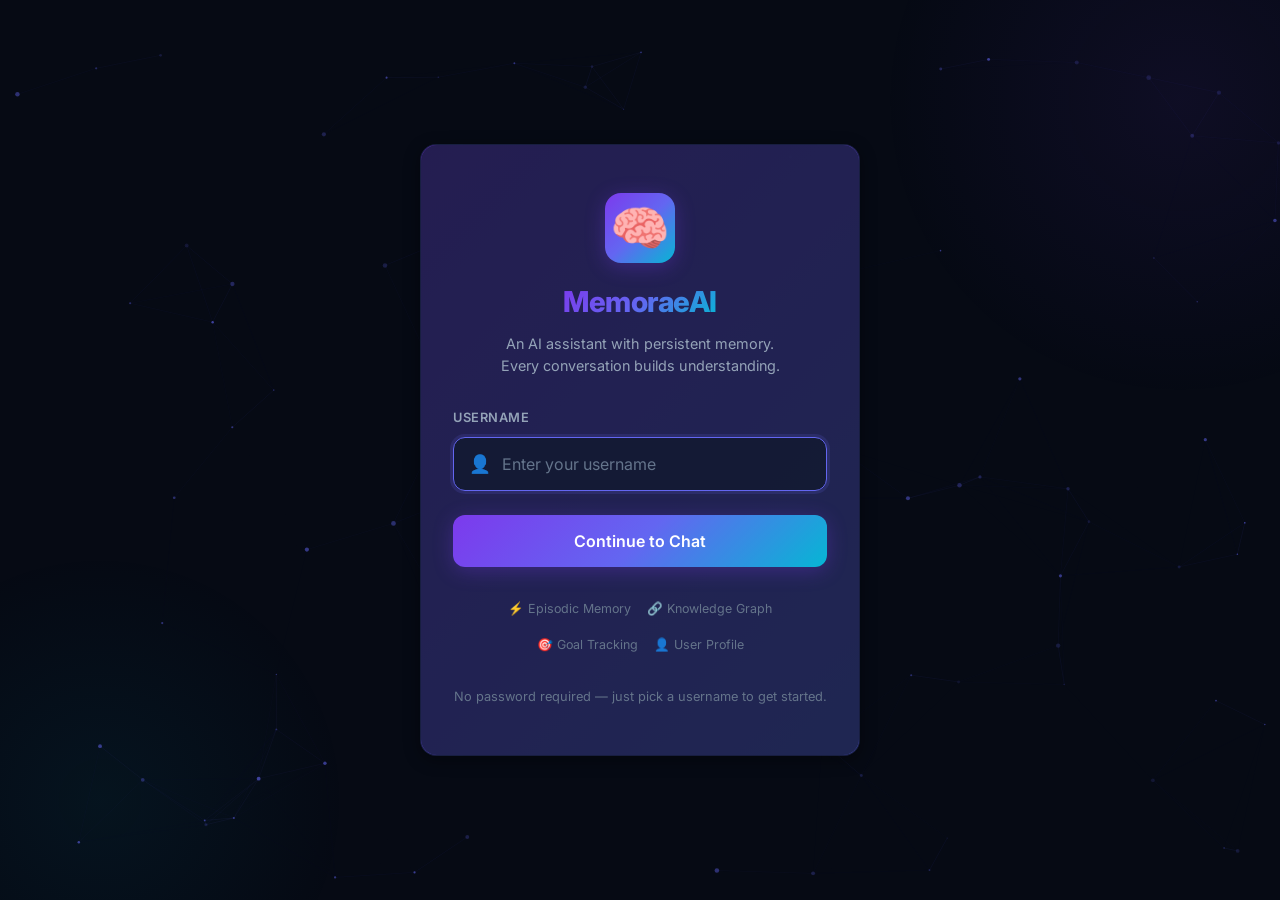
==== web/index.html @ 68954a4d "Initial commit" ====
<!DOCTYPE html>
<html lang="en">
<head>
    <meta charset="UTF-8">
    <meta name="viewport" content="width=device-width, initial-scale=1.0">
    <meta name="description" content="MemoraeAI — An AI assistant that remembers. Sign in to start your personalized conversation experience.">
    <title>MemoraeAI — Sign In</title>
    <link rel="icon" href="data:image/svg+xml,<svg xmlns='http://www.w3.org/2000/svg' viewBox='0 0 100 100'><text y='.9em' font-size='90'>🧠</text></svg>">
    <link rel="stylesheet" href="css/design-system.css">
    <link rel="stylesheet" href="css/components.css">
    <link rel="stylesheet" href="css/login.css">
</head>
<body>
    <!-- Animated Background -->
    <div class="animated-bg"></div>
    <canvas id="neural-canvas" class="neural-canvas"></canvas>

    <!-- Login Container -->
    <main class="login-page">
        <div class="login-container">
            <div class="login-card glass-card">
                <div class="login-header">
                    <div class="login-logo">🧠</div>
                    <h1 class="login-title">
                        <span class="gradient-text">MemoraeAI</span>
                    </h1>
                    <p class="login-subtitle">
                        An AI assistant with persistent memory.<br>
                        Every conversation builds understanding.
                    </p>
                </div>

                <form id="login-form" class="login-form">
                    <div id="login-error" class="login-error"></div>

                    <div class="input-group">
                        <label for="username-input" class="input-label">Username</label>
                        <div style="position: relative;">
                            <span class="input-icon">👤</span>
                            <input
                                type="text"
                                id="username-input"
                                class="input-field login-input"
                                placeholder="Enter your username"
                                autocomplete="username"
                                autofocus
                                required
                                minlength="2"
                                maxlength="64"
                            >
                        </div>
                    </div>

                    <button type="submit" id="login-btn" class="btn btn-primary login-btn">
                        <span class="btn-text">Continue to Chat</span>
                        <div class="spinner spinner-sm"></div>
                    </button>
                </form>

                <div class="login-features">
                    <div class="login-feature">
                        <span class="login-feature-icon">⚡</span>
                        <span>Episodic Memory</span>
                    </div>
                    <div class="login-feature">
                        <span class="login-feature-icon">🔗</span>
                        <span>Knowledge Graph</span>
                    </div>
                    <div class="login-feature">
                        <span class="login-feature-icon">🎯</span>
                        <span>Goal Tracking</span>
                    </div>
                    <div class="login-feature">
                        <span class="login-feature-icon">👤</span>
                        <span>User Profile</span>
                    </div>
                </div>

                <p class="login-footer">
                    No password required — just pick a username to get started.
                </p>
            </div>
        </div>
    </main>

    <script src="js/api.js"></script>
    <script src="js/state.js"></script>
    <script src="js/login.js"></script>
</body>
</html>
---- web/css/design-system.css ----
/* ═══════════════════════════════════════════════
   MemoraeAI Design System
   Premium dark-mode with glassmorphism
   ═══════════════════════════════════════════════ */

@import url('https://fonts.googleapis.com/css2?family=Inter:wght@300;400;500;600;700;800&family=JetBrains+Mono:wght@400;500;600&display=swap');

/* ── CSS Custom Properties ── */
:root {
    /* Base colors */
    --bg-primary: #060a14;
    --bg-secondary: #0c1221;
    --bg-tertiary: #111827;
    --bg-elevated: #1a2236;

    /* Surface / Glass */
    --glass-bg: rgba(15, 23, 42, 0.65);
    --glass-bg-hover: rgba(20, 30, 55, 0.75);
    --glass-border: rgba(99, 102, 241, 0.15);
    --glass-border-hover: rgba(99, 102, 241, 0.35);
    --glass-blur: 20px;

    /* Accent gradient */
    --accent-start: #7c3aed;
    --accent-mid: #6366f1;
    --accent-end: #06b6d4;
    --accent-gradient: linear-gradient(135deg, var(--accent-start), var(--accent-mid), var(--accent-end));
    --accent-gradient-hover: linear-gradient(135deg, #8b5cf6, #818cf8, #22d3ee);

    /* Text */
    --text-primary: #f1f5f9;
    --text-secondary: #94a3b8;
    --text-muted: #64748b;
    --text-accent: #a5b4fc;

    /* Memory type colors */
    --color-episodic: #3b82f6;
    --color-episodic-bg: rgba(59, 130, 246, 0.12);
    --color-semantic: #10b981;
    --color-semantic-bg: rgba(16, 185, 129, 0.12);
    --color-profile: #f59e0b;
    --color-profile-bg: rgba(245, 158, 11, 0.12);
    --color-goal: #a855f7;
    --color-goal-bg: rgba(168, 85, 247, 0.12);

    /* Status */
    --color-success: #10b981;
    --color-warning: #f59e0b;
    --color-error: #ef4444;
    --color-info: #3b82f6;

    /* Spacing */
    --space-xs: 4px;
    --space-sm: 8px;
    --space-md: 16px;
    --space-lg: 24px;
    --space-xl: 32px;
    --space-2xl: 48px;
    --space-3xl: 64px;

    /* Border radius */
    --radius-sm: 8px;
    --radius-md: 12px;
    --radius-lg: 16px;
    --radius-xl: 24px;
    --radius-full: 9999px;

    /* Shadows */
    --shadow-sm: 0 2px 8px rgba(0, 0, 0, 0.3);
    --shadow-md: 0 4px 16px rgba(0, 0, 0, 0.4);
    --shadow-lg: 0 8px 32px rgba(0, 0, 0, 0.5);
    --shadow-glow: 0 0 30px rgba(99, 102, 241, 0.15);
    --shadow-accent: 0 4px 20px rgba(124, 58, 237, 0.3);

    /* Typography */
    --font-sans: 'Inter', -apple-system, BlinkMacSystemFont, 'Segoe UI', sans-serif;
    --font-mono: 'JetBrains Mono', 'Fira Code', monospace;

    /* Transitions */
    --transition-fast: 150ms cubic-bezier(0.4, 0, 0.2, 1);
    --transition-base: 250ms cubic-bezier(0.4, 0, 0.2, 1);
    --transition-slow: 400ms cubic-bezier(0.4, 0, 0.2, 1);
    --transition-spring: 500ms cubic-bezier(0.34, 1.56, 0.64, 1);
}

/* ── Reset & Base ── */
*, *::before, *::after {
    margin: 0;
    padding: 0;
    box-sizing: border-box;
}

html {
    font-size: 16px;
    scroll-behavior: smooth;
    -webkit-font-smoothing: antialiased;
    -moz-osx-font-smoothing: grayscale;
}

body {
    font-family: var(--font-sans);
    color: var(--text-primary);
    background-color: var(--bg-primary);
    line-height: 1.6;
    min-height: 100vh;
    overflow-x: hidden;
}

a {
    color: var(--text-accent);
    text-decoration: none;
    transition: color var(--transition-fast);
}

a:hover {
    color: var(--accent-end);
}

/* ── Scrollbar ── */
::-webkit-scrollbar {
    width: 6px;
}

::-webkit-scrollbar-track {
    background: transparent;
}

::-webkit-scrollbar-thumb {
    background: rgba(99, 102, 241, 0.3);
    border-radius: var(--radius-full);
}

::-webkit-scrollbar-thumb:hover {
    background: rgba(99, 102, 241, 0.5);
}

/* ── Utility Classes ── */
.visually-hidden {
    position: absolute;
    width: 1px;
    height: 1px;
    padding: 0;
    margin: -1px;
    overflow: hidden;
    clip: rect(0, 0, 0, 0);
    border: 0;
}

/* ── Animated Background ── */
.animated-bg {
    position: fixed;
    inset: 0;
    z-index: 0;
    overflow: hidden;
    pointer-events: none;
}

.animated-bg::before {
    content: '';
    position: absolute;
    width: 600px;
    height: 600px;
    border-radius: 50%;
    background: radial-gradient(circle, rgba(124, 58, 237, 0.08) 0%, transparent 70%);
    top: -200px;
    right: -200px;
    animation: float-orb 20s ease-in-out infinite;
}

.animated-bg::after {
    content: '';
    position: absolute;
    width: 500px;
    height: 500px;
    border-radius: 50%;
    background: radial-gradient(circle, rgba(6, 182, 212, 0.06) 0%, transparent 70%);
    bottom: -150px;
    left: -150px;
    animation: float-orb 25s ease-in-out infinite reverse;
}

@keyframes float-orb {
    0%, 100% { transform: translate(0, 0) scale(1); }
    25% { transform: translate(50px, -30px) scale(1.1); }
    50% { transform: translate(-20px, 50px) scale(0.95); }
    75% { transform: translate(30px, 20px) scale(1.05); }
}

/* ── Gradient Text ── */
.gradient-text {
    background: var(--accent-gradient);
    -webkit-background-clip: text;
    -webkit-text-fill-color: transparent;
    background-clip: text;
}

/* ── Keyframes ── */
@keyframes fade-in {
    from { opacity: 0; transform: translateY(10px); }
    to { opacity: 1; transform: translateY(0); }
}

@keyframes slide-in-left {
    from { opacity: 0; transform: translateX(-20px); }
    to { opacity: 1; transform: translateX(0); }
}

@keyframes slide-in-right {
    from { opacity: 0; transform: translateX(20px); }
    to { opacity: 1; transform: translateX(0); }
}

@keyframes slide-up {
    from { opacity: 0; transform: translateY(20px); }
    to { opacity: 1; transform: translateY(0); }
}

@keyframes pulse-glow {
    0%, 100% { box-shadow: 0 0 0 0 rgba(99, 102, 241, 0.4); }
    50% { box-shadow: 0 0 0 8px rgba(99, 102, 241, 0); }
}

@keyframes shimmer {
    0% { background-position: -200% 0; }
    100% { background-position: 200% 0; }
}

@keyframes rotate-gradient {
    0% { transform: rotate(0deg); }
    100% { transform: rotate(360deg); }
}

@keyframes typing-dot {
    0%, 60%, 100% { transform: translateY(0); opacity: 0.4; }
    30% { transform: translateY(-6px); opacity: 1; }
}

@keyframes border-pulse {
    0%, 100% { border-color: rgba(99, 102, 241, 0.2); }
    50% { border-color: rgba(99, 102, 241, 0.5); }
}
---- web/css/components.css ----
/* ═══════════════════════════════════════════════
   Reusable Components
   Glassmorphism cards, buttons, inputs, badges, etc.
   ═══════════════════════════════════════════════ */

/* ── Glass Card ── */
.glass-card {
    background: var(--glass-bg);
    backdrop-filter: blur(var(--glass-blur));
    -webkit-backdrop-filter: blur(var(--glass-blur));
    border: 1px solid var(--glass-border);
    border-radius: var(--radius-lg);
    box-shadow: var(--shadow-md);
    transition: border-color var(--transition-base), box-shadow var(--transition-base);
}

.glass-card:hover {
    border-color: var(--glass-border-hover);
    box-shadow: var(--shadow-lg), var(--shadow-glow);
}

/* ── Buttons ── */
.btn {
    display: inline-flex;
    align-items: center;
    justify-content: center;
    gap: var(--space-sm);
    padding: var(--space-sm) var(--space-lg);
    font-family: var(--font-sans);
    font-size: 0.9rem;
    font-weight: 600;
    border: none;
    border-radius: var(--radius-md);
    cursor: pointer;
    transition: all var(--transition-base);
    outline: none;
    position: relative;
    overflow: hidden;
    white-space: nowrap;
}

.btn:active {
    transform: scale(0.97);
}

.btn-primary {
    background: var(--accent-gradient);
    color: white;
    box-shadow: var(--shadow-accent);
}

.btn-primary:hover {
    background: var(--accent-gradient-hover);
    box-shadow: 0 6px 24px rgba(124, 58, 237, 0.4);
    transform: translateY(-1px);
}

.btn-primary:disabled {
    opacity: 0.5;
    cursor: not-allowed;
    transform: none;
}

.btn-ghost {
    background: transparent;
    color: var(--text-secondary);
    border: 1px solid var(--glass-border);
}

.btn-ghost:hover {
    background: var(--glass-bg-hover);
    color: var(--text-primary);
    border-color: var(--glass-border-hover);
}

.btn-danger {
    background: rgba(239, 68, 68, 0.15);
    color: var(--color-error);
    border: 1px solid rgba(239, 68, 68, 0.3);
}

.btn-danger:hover {
    background: rgba(239, 68, 68, 0.25);
    border-color: rgba(239, 68, 68, 0.5);
}

.btn-icon {
    padding: var(--space-sm);
    width: 40px;
    height: 40px;
    border-radius: var(--radius-md);
}

.btn-sm {
    padding: var(--space-xs) var(--space-md);
    font-size: 0.8rem;
    border-radius: var(--radius-sm);
}

/* ── Inputs ── */
.input-field {
    width: 100%;
    padding: 14px 18px;
    font-family: var(--font-sans);
    font-size: 0.95rem;
    color: var(--text-primary);
    background: rgba(15, 23, 42, 0.5);
    border: 1.5px solid var(--glass-border);
    border-radius: var(--radius-md);
    outline: none;
    transition: all var(--transition-base);
}

.input-field::placeholder {
    color: var(--text-muted);
}

.input-field:focus {
    border-color: var(--accent-mid);
    box-shadow: 0 0 0 3px rgba(99, 102, 241, 0.15);
    background: rgba(15, 23, 42, 0.7);
}

/* ── Memory Type Badges ── */
.badge {
    display: inline-flex;
    align-items: center;
    gap: 4px;
    padding: 3px 10px;
    font-size: 0.7rem;
    font-weight: 600;
    text-transform: uppercase;
    letter-spacing: 0.5px;
    border-radius: var(--radius-full);
    line-height: 1.4;
}

.badge-episodic {
    background: var(--color-episodic-bg);
    color: var(--color-episodic);
    border: 1px solid rgba(59, 130, 246, 0.25);
}

.badge-semantic {
    background: var(--color-semantic-bg);
    color: var(--color-semantic);
    border: 1px solid rgba(16, 185, 129, 0.25);
}

.badge-profile {
    background: var(--color-profile-bg);
    color: var(--color-profile);
    border: 1px solid rgba(245, 158, 11, 0.25);
}

.badge-goal {
    background: var(--color-goal-bg);
    color: var(--color-goal);
    border: 1px solid rgba(168, 85, 247, 0.25);
}

.badge-active {
    background: rgba(16, 185, 129, 0.12);
    color: var(--color-success);
    border: 1px solid rgba(16, 185, 129, 0.25);
}

.badge-outdated {
    background: rgba(239, 68, 68, 0.12);
    color: var(--color-error);
    border: 1px solid rgba(239, 68, 68, 0.25);
}

/* ── Loading Spinner ── */
.spinner {
    width: 24px;
    height: 24px;
    border: 2.5px solid rgba(99, 102, 241, 0.2);
    border-top-color: var(--accent-mid);
    border-radius: 50%;
    animation: spin 0.8s linear infinite;
}

@keyframes spin {
    to { transform: rotate(360deg); }
}

.spinner-sm {
    width: 16px;
    height: 16px;
    border-width: 2px;
}

/* ── Typing Indicator ── */
.typing-indicator {
    display: flex;
    align-items: center;
    gap: 4px;
    padding: 12px 18px;
}

.typing-indicator .dot {
    width: 7px;
    height: 7px;
    border-radius: 50%;
    background: var(--accent-mid);
    animation: typing-dot 1.4s ease-in-out infinite;
}

.typing-indicator .dot:nth-child(2) {
    animation-delay: 0.2s;
}

.typing-indicator .dot:nth-child(3) {
    animation-delay: 0.4s;
}

/* ── Toast Notifications ── */
.toast-container {
    position: fixed;
    top: var(--space-lg);
    right: var(--space-lg);
    z-index: 10000;
    display: flex;
    flex-direction: column;
    gap: var(--space-sm);
}

.toast {
    background: var(--glass-bg);
    backdrop-filter: blur(var(--glass-blur));
    border: 1px solid var(--glass-border);
    border-radius: var(--radius-md);
    padding: var(--space-md) var(--space-lg);
    color: var(--text-primary);
    font-size: 0.875rem;
    box-shadow: var(--shadow-lg);
    animation: slide-in-right 0.3s ease-out;
    display: flex;
    align-items: center;
    gap: var(--space-sm);
    max-width: 380px;
}

.toast-success { border-left: 3px solid var(--color-success); }
.toast-error { border-left: 3px solid var(--color-error); }
.toast-info { border-left: 3px solid var(--color-info); }

.toast.hiding {
    animation: slide-out-right 0.3s ease-in forwards;
}

@keyframes slide-out-right {
    to { opacity: 0; transform: translateX(100%); }
}

/* ── Empty State ── */
.empty-state {
    display: flex;
    flex-direction: column;
    align-items: center;
    justify-content: center;
    padding: var(--space-3xl);
    text-align: center;
    color: var(--text-muted);
}

.empty-state-icon {
    font-size: 3rem;
    margin-bottom: var(--space-md);
    opacity: 0.5;
}

.empty-state-title {
    font-size: 1.1rem;
    font-weight: 600;
    color: var(--text-secondary);
    margin-bottom: var(--space-sm);
}

.empty-state-description {
    font-size: 0.875rem;
    max-width: 300px;
    line-height: 1.5;
}

/* ── Nav Header ── */
.nav-header {
    display: flex;
    align-items: center;
    justify-content: space-between;
    padding: var(--space-md) var(--space-xl);
    background: var(--glass-bg);
    backdrop-filter: blur(var(--glass-blur));
    border-bottom: 1px solid var(--glass-border);
    position: sticky;
    top: 0;
    z-index: 100;
}

.nav-logo {
    display: flex;
    align-items: center;
    gap: var(--space-sm);
    font-size: 1.2rem;
    font-weight: 700;
}

.nav-logo-icon {
    font-size: 1.5rem;
}

.nav-links {
    display: flex;
    align-items: center;
    gap: var(--space-md);
}

.nav-link {
    color: var(--text-secondary);
    font-size: 0.875rem;
    font-weight: 500;
    padding: var(--space-sm) var(--space-md);
    border-radius: var(--radius-sm);
    transition: all var(--transition-fast);
}

.nav-link:hover, .nav-link.active {
    color: var(--text-primary);
    background: var(--glass-bg-hover);
}

.nav-user {
    display: flex;
    align-items: center;
    gap: var(--space-sm);
    color: var(--text-secondary);
    font-size: 0.85rem;
}

.nav-user-avatar {
    width: 32px;
    height: 32px;
    border-radius: 50%;
    background: var(--accent-gradient);
    display: flex;
    align-items: center;
    justify-content: center;
    font-size: 0.8rem;
    font-weight: 700;
    color: white;
}

/* ── Stat Card ── */
.stat-card {
    padding: var(--space-lg);
    text-align: center;
}

.stat-value {
    font-size: 2rem;
    font-weight: 800;
    line-height: 1;
    margin-bottom: var(--space-xs);
}

.stat-label {
    font-size: 0.75rem;
    color: var(--text-muted);
    text-transform: uppercase;
    letter-spacing: 1px;
}

/* ── Responsive ── */
@media (max-width: 768px) {
    .nav-links {
        gap: var(--space-sm);
    }

    .nav-link {
        font-size: 0.8rem;
        padding: var(--space-xs) var(--space-sm);
    }
}
---- web/css/login.css ----
/* ═══════════════════════════════════════════════
   Login Page Styles
   Centered card with animated gradient border
   ═══════════════════════════════════════════════ */

.login-page {
    min-height: 100vh;
    display: flex;
    align-items: center;
    justify-content: center;
    position: relative;
    padding: var(--space-lg);
}

/* ── Neural Network Background ── */
.neural-canvas {
    position: fixed;
    inset: 0;
    z-index: 0;
}

/* ── Login Card ── */
.login-container {
    position: relative;
    z-index: 1;
    width: 100%;
    max-width: 440px;
    animation: slide-up 0.6s ease-out;
}

.login-card {
    position: relative;
    padding: var(--space-2xl) var(--space-xl);
    overflow: hidden;
}

/* Animated gradient border */
.login-card::before {
    content: '';
    position: absolute;
    inset: -2px;
    background: var(--accent-gradient);
    border-radius: calc(var(--radius-lg) + 2px);
    z-index: -1;
    opacity: 0.6;
    animation: rotate-gradient 6s linear infinite;
    background-size: 200% 200%;
}

.login-card::after {
    content: '';
    position: absolute;
    inset: 0;
    background: var(--glass-bg);
    border-radius: var(--radius-lg);
    z-index: -1;
}

.login-header {
    text-align: center;
    margin-bottom: var(--space-xl);
}

.login-logo {
    font-size: 3rem;
    margin-bottom: var(--space-md);
    display: block;
    animation: pulse-glow 3s ease-in-out infinite;
    width: 70px;
    height: 70px;
    margin: 0 auto var(--space-md);
    border-radius: var(--radius-lg);
    background: var(--accent-gradient);
    display: flex;
    align-items: center;
    justify-content: center;
    box-shadow: var(--shadow-accent);
}

.login-title {
    font-size: 1.8rem;
    font-weight: 800;
    margin-bottom: var(--space-sm);
    letter-spacing: -0.5px;
}

.login-subtitle {
    color: var(--text-secondary);
    font-size: 0.9rem;
    line-height: 1.5;
}

.login-form {
    display: flex;
    flex-direction: column;
    gap: var(--space-md);
}

.input-group {
    position: relative;
}

.input-label {
    display: block;
    font-size: 0.8rem;
    font-weight: 600;
    color: var(--text-secondary);
    text-transform: uppercase;
    letter-spacing: 0.5px;
    margin-bottom: var(--space-sm);
}

.login-input {
    width: 100%;
    padding: 16px 18px 16px 48px;
    font-size: 1rem;
}

.input-icon {
    position: absolute;
    left: 16px;
    top: 50%;
    transform: translateY(-50%);
    color: var(--text-muted);
    font-size: 1.1rem;
    pointer-events: none;
    transition: color var(--transition-base);
}

.input-group:focus-within .input-icon {
    color: var(--accent-mid);
}

.login-btn {
    width: 100%;
    padding: 16px;
    font-size: 1rem;
    margin-top: var(--space-sm);
}

.login-btn .spinner {
    display: none;
}

.login-btn.loading .btn-text {
    display: none;
}

.login-btn.loading .spinner {
    display: block;
    border-top-color: white;
}

.login-footer {
    text-align: center;
    margin-top: var(--space-xl);
    color: var(--text-muted);
    font-size: 0.8rem;
}

.login-features {
    display: flex;
    gap: var(--space-md);
    margin-top: var(--space-xl);
    flex-wrap: wrap;
    justify-content: center;
}

.login-feature {
    display: flex;
    align-items: center;
    gap: var(--space-xs);
    font-size: 0.78rem;
    color: var(--text-muted);
}

.login-feature-icon {
    color: var(--accent-mid);
}

.login-error {
    background: rgba(239, 68, 68, 0.1);
    border: 1px solid rgba(239, 68, 68, 0.3);
    border-radius: var(--radius-sm);
    padding: var(--space-sm) var(--space-md);
    color: var(--color-error);
    font-size: 0.85rem;
    display: none;
}

.login-error.visible {
    display: block;
    animation: fade-in 0.3s ease-out;
}
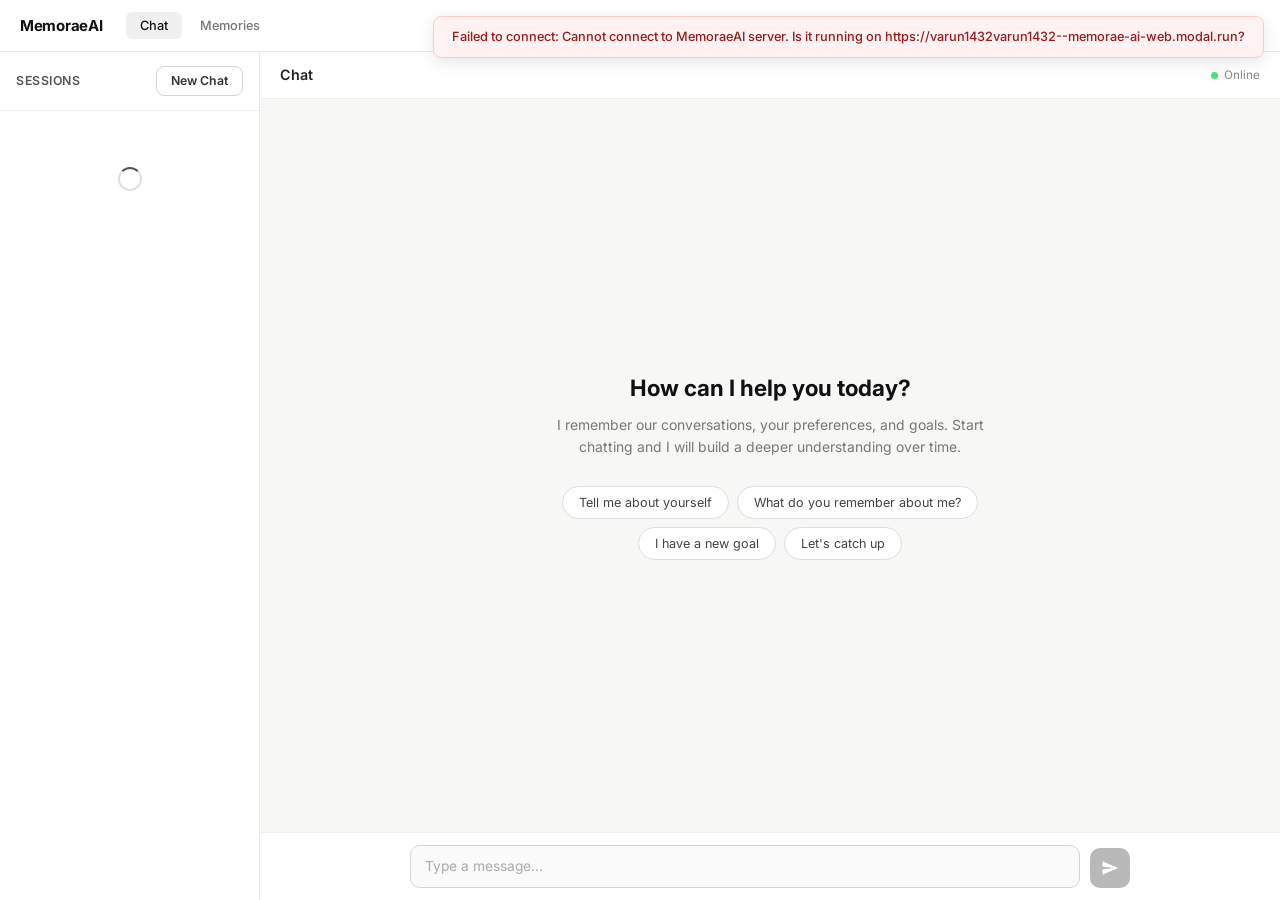
==== commit 54162e20: "feat: implement profile and goals management pipeline with MongoDB structured storage" ====
--- a/web/index.html
+++ b/web/index.html
@@ -3,88 +3,1679 @@
 <head>
     <meta charset="UTF-8">
     <meta name="viewport" content="width=device-width, initial-scale=1.0">
-    <meta name="description" content="MemoraeAI — An AI assistant that remembers. Sign in to start your personalized conversation experience.">
-    <title>MemoraeAI — Sign In</title>
-    <link rel="icon" href="data:image/svg+xml,<svg xmlns='http://www.w3.org/2000/svg' viewBox='0 0 100 100'><text y='.9em' font-size='90'>🧠</text></svg>">
-    <link rel="stylesheet" href="css/design-system.css">
-    <link rel="stylesheet" href="css/components.css">
-    <link rel="stylesheet" href="css/login.css">
+    <meta name="description" content="MemoraeAI — your personal AI assistant with persistent memory.">
+    <title>MemoraeAI</title>
+    <link rel="icon" type="image/svg+xml" href="data:image/svg+xml,%3Csvg xmlns='http://www.w3.org/2000/svg' viewBox='0 0 32 32'%3E%3Crect width='32' height='32' rx='6' fill='%23222'/%3E%3Ctext x='50%25' y='54%25' dominant-baseline='middle' text-anchor='middle' fill='%23fff' font-family='sans-serif' font-weight='700' font-size='18'%3EM%3C/text%3E%3C/svg%3E">
+    <link href="https://fonts.googleapis.com/css2?family=Inter:wght@400;500;600;700&display=swap" rel="stylesheet">
+    <style>
+        /* ===== RESET ===== */
+        *, *::before, *::after { margin: 0; padding: 0; box-sizing: border-box; }
+
+        html {
+            font-size: 15px;
+            -webkit-font-smoothing: antialiased;
+            -moz-osx-font-smoothing: grayscale;
+        }
+
+        body {
+            font-family: 'Inter', -apple-system, BlinkMacSystemFont, 'Segoe UI', sans-serif;
+            color: #1a1a1a;
+            background: #f7f7f5;
+            line-height: 1.55;
+            min-height: 100vh;
+        }
+
+        /* ===== SCROLLBAR ===== */
+        ::-webkit-scrollbar { width: 7px; }
+        ::-webkit-scrollbar-track { background: transparent; }
+        ::-webkit-scrollbar-thumb { background: #c8c8c8; border-radius: 10px; }
+        ::-webkit-scrollbar-thumb:hover { background: #aaa; }
+
+        /* ===== APP SHELL ===== */
+        #app-screen {
+            display: flex;
+            flex-direction: column;
+            height: 100vh;
+            overflow: hidden;
+        }
+
+        .btn {
+            display: inline-flex;
+            align-items: center;
+            justify-content: center;
+            gap: 8px;
+            padding: 10px 20px;
+            border: none;
+            border-radius: 8px;
+            font-family: inherit;
+            font-size: 0.9rem;
+            font-weight: 600;
+            cursor: pointer;
+            transition: background 0.2s, opacity 0.2s, transform 0.1s;
+            line-height: 1.3;
+        }
+
+        .btn:active { transform: scale(0.97); }
+
+        .btn-outline {
+            background: transparent;
+            color: #333;
+            border: 1.5px solid #d4d4d4;
+        }
+
+        .btn-outline:hover { border-color: #999; background: #fafafa; }
+
+        .btn-danger {
+            background: #dc3545;
+            color: #fff;
+        }
+
+        .btn-danger:hover { background: #c82333; }
+        .btn-danger:disabled { opacity: 0.5; cursor: not-allowed; }
+
+        .btn-sm {
+            padding: 6px 14px;
+            font-size: 0.82rem;
+        }
+
+
+        .topbar {
+            display: flex;
+            align-items: center;
+            justify-content: space-between;
+            height: 52px;
+            padding: 0 20px;
+            background: #fff;
+            border-bottom: 1px solid #e8e8e8;
+            flex-shrink: 0;
+            position: sticky;
+            top: 0;
+            z-index: 100;
+        }
+
+        .topbar-left {
+            display: flex;
+            align-items: center;
+            gap: 24px;
+        }
+
+        .topbar-brand {
+            font-size: 1rem;
+            font-weight: 700;
+            color: #111;
+            letter-spacing: -0.3px;
+        }
+
+        .topbar-nav {
+            display: flex;
+            gap: 4px;
+        }
+
+        .topbar-nav button {
+            padding: 6px 14px;
+            border: none;
+            background: transparent;
+            font-family: inherit;
+            font-size: 0.85rem;
+            font-weight: 500;
+            color: #777;
+            border-radius: 6px;
+            cursor: pointer;
+            transition: background 0.15s, color 0.15s;
+        }
+
+        .topbar-nav button:hover { background: #f0f0f0; color: #333; }
+        .topbar-nav button.active { background: #f0f0f0; color: #111; }
+
+
+
+
+        /* ===== EXTRACTION BADGE ===== */
+        .extraction-badge {
+            display: none;
+            align-items: center;
+            gap: 6px;
+            padding: 4px 12px;
+            background: #f0fdf4;
+            border: 1px solid #bbf7d0;
+            border-radius: 20px;
+            font-size: 0.78rem;
+            color: #15803d;
+            animation: badge-in 0.3s ease;
+        }
+
+        .extraction-badge.visible { display: inline-flex; }
+
+        @keyframes badge-in {
+            from { opacity: 0; transform: translateY(-4px); }
+            to { opacity: 1; transform: translateY(0); }
+        }
+
+
+        /* ===== VIEWS (chat & memories) ===== */
+        .view { display: none; flex: 1; overflow: hidden; min-height: 0; }
+        .view.active { display: flex; }
+
+
+        /* ===== CHAT VIEW ===== */
+        #chat-view {
+            flex-direction: row;
+        }
+
+        /* Sidebar */
+        .sidebar {
+            width: 260px;
+            background: #fff;
+            border-right: 1px solid #e8e8e8;
+            display: flex;
+            flex-direction: column;
+            flex-shrink: 0;
+        }
+
+        .sidebar-head {
+            display: flex;
+            align-items: center;
+            justify-content: space-between;
+            padding: 14px 16px;
+            border-bottom: 1px solid #eee;
+        }
+
+        .sidebar-head span {
+            font-size: 0.82rem;
+            font-weight: 600;
+            color: #555;
+            text-transform: uppercase;
+            letter-spacing: 0.5px;
+        }
+
+        .session-list {
+            flex: 1;
+            overflow-y: auto;
+            padding: 8px;
+        }
+
+        .session-item {
+            display: flex;
+            flex-direction: column;
+            gap: 2px;
+            padding: 10px 12px;
+            border-radius: 8px;
+            cursor: pointer;
+            transition: background 0.15s;
+        }
+
+        .session-item:hover { background: #f5f5f5; }
+        .session-item.active { background: #f0f0f0; }
+
+        .session-title {
+            font-size: 0.88rem;
+            font-weight: 500;
+            color: #222;
+            white-space: nowrap;
+            overflow: hidden;
+            text-overflow: ellipsis;
+        }
+
+        .session-meta {
+            font-size: 0.75rem;
+            color: #999;
+        }
+
+        .empty-sessions {
+            padding: 32px 16px;
+            text-align: center;
+            color: #aaa;
+            font-size: 0.85rem;
+        }
+
+
+        /* Chat main area */
+        .chat-main {
+            flex: 1;
+            display: flex;
+            flex-direction: column;
+            background: #f7f7f5;
+            min-width: 0;
+            min-height: 0;
+            overflow: hidden;
+        }
+
+        .chat-header {
+            display: flex;
+            align-items: center;
+            justify-content: space-between;
+            padding: 12px 20px;
+            border-bottom: 1px solid #eee;
+            background: #fff;
+            flex-shrink: 0;
+        }
+
+        .chat-header-left {
+            display: flex;
+            align-items: center;
+            gap: 12px;
+        }
+
+        .chat-header h2 {
+            font-size: 0.95rem;
+            font-weight: 600;
+            color: #222;
+        }
+
+        .chat-status {
+            display: flex;
+            align-items: center;
+            gap: 6px;
+            font-size: 0.78rem;
+            color: #888;
+        }
+
+        .status-dot {
+            width: 7px;
+            height: 7px;
+            border-radius: 50%;
+            background: #4ade80;
+        }
+
+        .sidebar-toggle-btn {
+            display: none;
+            border: none;
+            background: transparent;
+            font-size: 1.1rem;
+            color: #555;
+            cursor: pointer;
+            padding: 4px;
+        }
+
+
+        /* Welcome */
+        .welcome-area {
+            flex: 1;
+            display: flex;
+            align-items: center;
+            justify-content: center;
+            padding: 40px;
+        }
+
+        .welcome-content {
+            max-width: 480px;
+            text-align: center;
+        }
+
+        .welcome-content h2 {
+            font-size: 1.5rem;
+            font-weight: 700;
+            color: #111;
+            margin-bottom: 8px;
+        }
+
+        .welcome-content p {
+            color: #777;
+            font-size: 0.93rem;
+            line-height: 1.6;
+            margin-bottom: 28px;
+        }
+
+        .suggestions {
+            display: flex;
+            flex-wrap: wrap;
+            gap: 8px;
+            justify-content: center;
+        }
+
+        .suggestion-chip {
+            padding: 8px 16px;
+            border: 1px solid #ddd;
+            border-radius: 20px;
+            background: #fff;
+            font-family: inherit;
+            font-size: 0.84rem;
+            color: #444;
+            cursor: pointer;
+            transition: border-color 0.15s, background 0.15s;
+        }
+
+        .suggestion-chip:hover {
+            border-color: #aaa;
+            background: #f9f9f9;
+        }
+
+
+        /* Messages */
+        .messages-area {
+            flex: 1;
+            overflow-y: auto;
+            padding: 20px;
+            display: none;
+            min-height: 0;
+        }
+
+        .messages-area.active { display: flex; flex-direction: column; }
+
+        .message {
+            display: flex;
+            gap: 12px;
+            margin-bottom: 20px;
+            max-width: 720px;
+            animation: msg-in 0.25s ease;
+        }
+
+        @keyframes msg-in {
+            from { opacity: 0; transform: translateY(8px); }
+            to { opacity: 1; transform: translateY(0); }
+        }
+
+        .message-user {
+            flex-direction: row-reverse;
+            margin-left: auto;
+        }
+
+        .msg-avatar {
+            width: 32px;
+            height: 32px;
+            border-radius: 50%;
+            display: flex;
+            align-items: center;
+            justify-content: center;
+            font-size: 0.78rem;
+            font-weight: 600;
+            flex-shrink: 0;
+        }
+
+        .message-user .msg-avatar {
+            background: #e8e8e8;
+            color: #555;
+        }
+
+        .message-assistant .msg-avatar {
+            background: #222;
+            color: #fff;
+        }
+
+        .msg-body {
+            display: flex;
+            flex-direction: column;
+            gap: 4px;
+        }
+
+        .msg-bubble {
+            padding: 12px 16px;
+            border-radius: 12px;
+            font-size: 0.92rem;
+            line-height: 1.6;
+            word-break: break-word;
+        }
+
+        .message-user .msg-bubble {
+            background: #222;
+            color: #f5f5f5;
+            border-bottom-right-radius: 4px;
+        }
+
+        .message-assistant .msg-bubble {
+            background: #fff;
+            color: #222;
+            border: 1px solid #e8e8e8;
+            border-bottom-left-radius: 4px;
+        }
+
+        .msg-time {
+            font-size: 0.72rem;
+            color: #bbb;
+        }
+
+        .message-user .msg-time { text-align: right; }
+
+        /* Typing dots */
+        .typing-dots {
+            display: flex;
+            gap: 5px;
+            padding: 4px 0;
+        }
+
+        .typing-dots span {
+            display: block;
+            width: 7px;
+            height: 7px;
+            background: #bbb;
+            border-radius: 50%;
+            animation: bounce-dot 1.2s infinite;
+        }
+
+        .typing-dots span:nth-child(2) { animation-delay: 0.15s; }
+        .typing-dots span:nth-child(3) { animation-delay: 0.3s; }
+
+        @keyframes bounce-dot {
+            0%, 60%, 100% { transform: translateY(0); }
+            30% { transform: translateY(-5px); }
+        }
+
+
+        /* Chat input */
+        .chat-input-bar {
+            padding: 12px 20px;
+            background: #fff;
+            border-top: 1px solid #eee;
+            flex-shrink: 0;
+        }
+
+        .chat-input-wrap {
+            display: flex;
+            align-items: flex-end;
+            gap: 10px;
+            max-width: 720px;
+            margin: 0 auto;
+        }
+
+        .chat-textarea {
+            flex: 1;
+            resize: none;
+            padding: 10px 14px;
+            border: 1.5px solid #d4d4d4;
+            border-radius: 10px;
+            font-family: inherit;
+            font-size: 0.92rem;
+            color: #111;
+            background: #fafafa;
+            outline: none;
+            line-height: 1.5;
+            max-height: 160px;
+            transition: border-color 0.2s;
+        }
+
+        .chat-textarea:focus { border-color: #333; background: #fff; }
+        .chat-textarea::placeholder { color: #aaa; }
+
+        .send-btn {
+            width: 40px;
+            height: 40px;
+            border: none;
+            border-radius: 10px;
+            background: #1a1a1a;
+            color: #fff;
+            font-size: 1rem;
+            cursor: pointer;
+            display: flex;
+            align-items: center;
+            justify-content: center;
+            transition: background 0.15s, opacity 0.15s;
+            flex-shrink: 0;
+        }
+
+        .send-btn:hover { background: #333; }
+        .send-btn:disabled { opacity: 0.3; cursor: not-allowed; }
+
+        .send-btn svg {
+            width: 18px;
+            height: 18px;
+            fill: currentColor;
+        }
+
+
+        /* ===== MEMORIES VIEW ===== */
+        #memories-view {
+            flex-direction: column;
+            overflow-y: auto;
+        }
+
+        .memories-container {
+            max-width: 900px;
+            width: 100%;
+            margin: 0 auto;
+            padding: 32px 24px;
+        }
+
+        .memories-header {
+            margin-bottom: 28px;
+        }
+
+        .memories-header h2 {
+            font-size: 1.4rem;
+            font-weight: 700;
+            color: #111;
+        }
+
+        .memories-header p {
+            color: #888;
+            font-size: 0.9rem;
+            margin-top: 4px;
+        }
+
+
+        /* Stats row */
+        .stats-row {
+            display: grid;
+            grid-template-columns: repeat(4, 1fr);
+            gap: 12px;
+            margin-bottom: 24px;
+        }
+
+        .stat-box {
+            background: #fff;
+            border: 1px solid #e8e8e8;
+            border-radius: 10px;
+            padding: 16px;
+            text-align: center;
+        }
+
+        .stat-val {
+            font-size: 1.6rem;
+            font-weight: 700;
+            color: #111;
+        }
+
+        .stat-label {
+            font-size: 0.78rem;
+            color: #888;
+            margin-top: 2px;
+            text-transform: uppercase;
+            letter-spacing: 0.4px;
+        }
+
+
+        /* Controls */
+        .memories-controls {
+            display: flex;
+            align-items: center;
+            justify-content: space-between;
+            flex-wrap: wrap;
+            gap: 12px;
+            margin-bottom: 20px;
+        }
+
+        .filter-tabs {
+            display: flex;
+            gap: 4px;
+        }
+
+        .filter-tab {
+            padding: 6px 14px;
+            border: 1px solid transparent;
+            border-radius: 6px;
+            background: transparent;
+            font-family: inherit;
+            font-size: 0.83rem;
+            font-weight: 500;
+            color: #777;
+            cursor: pointer;
+            transition: all 0.15s;
+        }
+
+        .filter-tab:hover { background: #f0f0f0; color: #333; }
+        .filter-tab.active { background: #f0f0f0; color: #111; border-color: #ddd; }
+
+        .forget-form {
+            display: flex;
+            gap: 8px;
+        }
+
+        .forget-input {
+            padding: 7px 12px;
+            border: 1.5px solid #d4d4d4;
+            border-radius: 8px;
+            font-family: inherit;
+            font-size: 0.85rem;
+            color: #111;
+            background: #fff;
+            outline: none;
+            width: 240px;
+            transition: border-color 0.2s;
+        }
+
+        .forget-input:focus { border-color: #333; }
+        .forget-input::placeholder { color: #bbb; }
+
+
+        /* Memory cards */
+        .memories-grid {
+            display: grid;
+            grid-template-columns: repeat(auto-fill, minmax(280px, 1fr));
+            gap: 14px;
+        }
+
+        .memory-card {
+            background: #fff;
+            border: 1px solid #e8e8e8;
+            border-radius: 10px;
+            padding: 16px;
+            transition: border-color 0.2s, box-shadow 0.2s;
+        }
+
+        .memory-card:hover {
+            border-color: #ccc;
+            box-shadow: 0 2px 12px rgba(0,0,0,0.05);
+        }
+
+        .card-head {
+            display: flex;
+            align-items: center;
+            justify-content: space-between;
+            margin-bottom: 10px;
+        }
+
+        .card-tag {
+            display: inline-block;
+            padding: 3px 10px;
+            border-radius: 4px;
+            font-size: 0.73rem;
+            font-weight: 600;
+            text-transform: uppercase;
+            letter-spacing: 0.4px;
+        }
+
+        .tag-episodic { background: #e8f0fe; color: #1a56db; }
+        .tag-semantic { background: #e8faf0; color: #0f7b5f; }
+        .tag-profile  { background: #fef3e2; color: #b45309; }
+        .tag-goal     { background: #f3e8ff; color: #7c3aed; }
+
+        .card-importance {
+            font-size: 0.75rem;
+            color: #999;
+        }
+
+        .card-body {
+            font-size: 0.88rem;
+            color: #333;
+            line-height: 1.55;
+        }
+
+        .card-quote {
+            margin-top: 8px;
+            padding: 8px 12px;
+            background: #fafafa;
+            border-left: 3px solid #ddd;
+            font-size: 0.83rem;
+            color: #666;
+            font-style: italic;
+        }
+
+        .card-foot {
+            display: flex;
+            align-items: center;
+            justify-content: space-between;
+            margin-top: 12px;
+            font-size: 0.75rem;
+            color: #bbb;
+        }
+
+        .card-status {
+            padding: 2px 8px;
+            border-radius: 4px;
+            font-size: 0.72rem;
+            font-weight: 500;
+            background: #e8faf0;
+            color: #0f7b5f;
+        }
+
+        /* Triple (semantic) */
+        .triple-row {
+            display: flex;
+            align-items: center;
+            gap: 8px;
+            margin-bottom: 8px;
+            flex-wrap: wrap;
+        }
+
+        .triple-part {
+            padding: 4px 10px;
+            background: #f5f5f5;
+            border-radius: 6px;
+            font-size: 0.84rem;
+            font-weight: 500;
+            color: #333;
+        }
+
+        .triple-sep {
+            color: #ccc;
+            font-size: 0.8rem;
+        }
+
+        /* Profile card - full width */
+        .profile-card {
+            grid-column: 1 / -1;
+        }
+
+        .profile-fields {
+            display: grid;
+            grid-template-columns: repeat(auto-fill, minmax(200px, 1fr));
+            gap: 8px 16px;
+        }
+
+        .profile-field {
+            display: flex;
+            flex-direction: column;
+            gap: 1px;
+        }
+
+        .profile-field-label {
+            font-size: 0.75rem;
+            font-weight: 600;
+            color: #888;
+            text-transform: uppercase;
+            letter-spacing: 0.3px;
+        }
+
+        .profile-field-value {
+            font-size: 0.88rem;
+            color: #222;
+        }
+
+        /* Goal card */
+        .goal-card {
+            display: flex;
+            gap: 14px;
+            align-items: flex-start;
+        }
+
+        .goal-indicator {
+            width: 10px;
+            height: 10px;
+            border-radius: 50%;
+            flex-shrink: 0;
+            margin-top: 5px;
+        }
+
+        .goal-active-dot { background: #7c3aed; }
+        .goal-completed-dot { background: #10b981; }
+
+        .goal-info { flex: 1; }
+
+        .goal-desc {
+            font-size: 0.88rem;
+            color: #222;
+            margin-bottom: 6px;
+        }
+
+        .goal-meta {
+            display: flex;
+            align-items: center;
+            gap: 10px;
+            font-size: 0.75rem;
+            color: #999;
+        }
+
+        /* Empty state */
+        .empty-state {
+            grid-column: 1 / -1;
+            text-align: center;
+            padding: 60px 20px;
+            color: #aaa;
+        }
+
+        .empty-state-title {
+            font-size: 1rem;
+            font-weight: 600;
+            color: #666;
+            margin-bottom: 4px;
+        }
+
+        .empty-state-desc {
+            font-size: 0.88rem;
+            color: #aaa;
+        }
+
+
+        /* ===== TOAST ===== */
+        .toast-container {
+            position: fixed;
+            top: 16px;
+            right: 16px;
+            z-index: 9999;
+            display: flex;
+            flex-direction: column;
+            gap: 8px;
+        }
+
+        .toast {
+            padding: 10px 18px;
+            border-radius: 8px;
+            font-size: 0.85rem;
+            font-weight: 500;
+            animation: toast-in 0.25s ease;
+            box-shadow: 0 4px 16px rgba(0,0,0,0.1);
+        }
+
+        .toast-success { background: #f0fdf4; color: #15803d; border: 1px solid #bbf7d0; }
+        .toast-error   { background: #fef2f2; color: #991b1b; border: 1px solid #fecaca; }
+        .toast-info    { background: #eff6ff; color: #1e40af; border: 1px solid #bfdbfe; }
+
+        .toast.hiding { animation: toast-out 0.25s ease forwards; }
+
+        @keyframes toast-in {
+            from { opacity: 0; transform: translateX(20px); }
+            to { opacity: 1; transform: translateX(0); }
+        }
+
+        @keyframes toast-out {
+            to { opacity: 0; transform: translateX(20px); }
+        }
+
+
+        /* ===== SPINNER ===== */
+        .spinner {
+            width: 24px;
+            height: 24px;
+            border: 2.5px solid #e0e0e0;
+            border-top-color: #555;
+            border-radius: 50%;
+            animation: spin 0.7s linear infinite;
+        }
+
+        .spinner-sm { width: 16px; height: 16px; border-width: 2px; }
+
+        @keyframes spin {
+            to { transform: rotate(360deg); }
+        }
+
+        .loading-center {
+            display: flex;
+            justify-content: center;
+            padding: 48px;
+        }
+
+
+        /* ===== IMPORTANCE BAR ===== */
+        .importance-bar {
+            display: flex;
+            gap: 2px;
+        }
+
+        .imp-seg {
+            width: 6px;
+            height: 12px;
+            background: #eee;
+            border-radius: 2px;
+        }
+
+        .imp-seg.filled { background: #7c3aed; }
+
+
+        /* ===== MOBILE ===== */
+        @media (max-width: 768px) {
+            .sidebar {
+                position: fixed;
+                left: -280px;
+                top: 52px;
+                bottom: 0;
+                z-index: 200;
+                width: 280px;
+                transition: left 0.25s ease;
+            }
+
+            .sidebar.open { left: 0; }
+
+            .sidebar-overlay {
+                position: fixed;
+                inset: 0;
+                top: 52px;
+                background: rgba(0,0,0,0.3);
+                z-index: 199;
+                display: none;
+            }
+
+            .sidebar-overlay.visible { display: block; }
+
+            .sidebar-toggle-btn { display: block; }
+
+            .stats-row { grid-template-columns: repeat(2, 1fr); }
+
+            .memories-grid { grid-template-columns: 1fr; }
+
+
+
+            .memories-controls { flex-direction: column; align-items: stretch; }
+
+            .forget-form { width: 100%; }
+            .forget-input { flex: 1; width: auto; }
+        }
+
+        @media (max-width: 480px) {
+            .suggestions { flex-direction: column; }
+            .suggestion-chip { text-align: center; }
+        }
+    </style>
 </head>
 <body>
-    <!-- Animated Background -->
-    <div class="animated-bg"></div>
-    <canvas id="neural-canvas" class="neural-canvas"></canvas>
-
-    <!-- Login Container -->
-    <main class="login-page">
-        <div class="login-container">
-            <div class="login-card glass-card">
-                <div class="login-header">
-                    <div class="login-logo">🧠</div>
-                    <h1 class="login-title">
-                        <span class="gradient-text">MemoraeAI</span>
-                    </h1>
-                    <p class="login-subtitle">
-                        An AI assistant with persistent memory.<br>
-                        Every conversation builds understanding.
-                    </p>
-                </div>
-
-                <form id="login-form" class="login-form">
-                    <div id="login-error" class="login-error"></div>
-
-                    <div class="input-group">
-                        <label for="username-input" class="input-label">Username</label>
-                        <div style="position: relative;">
-                            <span class="input-icon">👤</span>
-                            <input
-                                type="text"
-                                id="username-input"
-                                class="input-field login-input"
-                                placeholder="Enter your username"
-                                autocomplete="username"
-                                autofocus
-                                required
-                                minlength="2"
-                                maxlength="64"
-                            >
+
+    <!-- ===== APP ===== -->
+    <div id="app-screen">
+
+        <!-- Topbar -->
+        <header class="topbar">
+            <div class="topbar-left">
+                <span class="topbar-brand">MemoraeAI</span>
+                <nav class="topbar-nav">
+                    <button id="nav-chat" class="active" data-view="chat">Chat</button>
+                    <button id="nav-memories" data-view="memories">Memories</button>
+                </nav>
+                <div class="extraction-badge" id="extraction-badge">
+                    <div class="spinner spinner-sm"></div>
+                    <span>Extracting memories...</span>
+                </div>
+            </div>
+        </header>
+
+
+        <!-- ===== CHAT VIEW ===== -->
+        <div id="chat-view" class="view active">
+
+            <!-- Sidebar -->
+            <aside class="sidebar" id="chat-sidebar">
+                <div class="sidebar-head">
+                    <span>Sessions</span>
+                    <button class="btn btn-outline btn-sm" id="new-chat-btn">New Chat</button>
+                </div>
+                <div class="session-list" id="session-list">
+                    <div class="loading-center"><div class="spinner"></div></div>
+                </div>
+            </aside>
+            <div class="sidebar-overlay" id="sidebar-overlay"></div>
+
+            <!-- Chat main -->
+            <div class="chat-main">
+                <div class="chat-header">
+                    <div class="chat-header-left">
+                        <button class="sidebar-toggle-btn" id="sidebar-toggle">&#9776;</button>
+                        <h2>Chat</h2>
+                    </div>
+                    <div class="chat-status">
+                        <div class="status-dot"></div>
+                        <span>Online</span>
+                    </div>
+                </div>
+
+                <!-- Welcome screen -->
+                <div class="welcome-area" id="welcome-container">
+                    <div class="welcome-content">
+                        <h2>How can I help you today?</h2>
+                        <p>I remember our conversations, your preferences, and goals. Start chatting and I will build a deeper understanding over time.</p>
+                        <div class="suggestions">
+                            <button class="suggestion-chip">Tell me about yourself</button>
+                            <button class="suggestion-chip">What do you remember about me?</button>
+                            <button class="suggestion-chip">I have a new goal</button>
+                            <button class="suggestion-chip">Let's catch up</button>
                         </div>
                     </div>
-
-                    <button type="submit" id="login-btn" class="btn btn-primary login-btn">
-                        <span class="btn-text">Continue to Chat</span>
-                        <div class="spinner spinner-sm"></div>
-                    </button>
-                </form>
-
-                <div class="login-features">
-                    <div class="login-feature">
-                        <span class="login-feature-icon">⚡</span>
-                        <span>Episodic Memory</span>
+                </div>
+
+                <!-- Messages -->
+                <div class="messages-area" id="messages-container"></div>
+
+                <!-- Input bar -->
+                <div class="chat-input-bar">
+                    <div class="chat-input-wrap">
+                        <textarea
+                            id="chat-input"
+                            class="chat-textarea"
+                            placeholder="Type a message..."
+                            rows="1"
+                            maxlength="4000"
+                        ></textarea>
+                        <button class="send-btn" id="send-btn" disabled title="Send message">
+                            <svg viewBox="0 0 24 24" xmlns="http://www.w3.org/2000/svg"><path d="M2.01 21L23 12 2.01 3 2 10l15 2-15 2z"/></svg>
+                        </button>
                     </div>
-                    <div class="login-feature">
-                        <span class="login-feature-icon">🔗</span>
-                        <span>Knowledge Graph</span>
-                    </div>
-                    <div class="login-feature">
-                        <span class="login-feature-icon">🎯</span>
-                        <span>Goal Tracking</span>
-                    </div>
-                    <div class="login-feature">
-                        <span class="login-feature-icon">👤</span>
-                        <span>User Profile</span>
-                    </div>
-                </div>
-
-                <p class="login-footer">
-                    No password required — just pick a username to get started.
-                </p>
+                </div>
             </div>
         </div>
-    </main>
-
-    <script src="js/api.js"></script>
-    <script src="js/state.js"></script>
-    <script src="js/login.js"></script>
+
+
+        <!-- ===== MEMORIES VIEW ===== -->
+        <div id="memories-view" class="view">
+            <div class="memories-container">
+                <div class="memories-header">
+                    <h2>Memory Bank</h2>
+                    <p>Everything I remember about you, organized by type.</p>
+                </div>
+
+                <div class="stats-row">
+                    <div class="stat-box">
+                        <div class="stat-val" id="stat-episodic">&mdash;</div>
+                        <div class="stat-label">Episodic</div>
+                    </div>
+                    <div class="stat-box">
+                        <div class="stat-val" id="stat-semantic">&mdash;</div>
+                        <div class="stat-label">Semantic</div>
+                    </div>
+                    <div class="stat-box">
+                        <div class="stat-val" id="stat-profile">&mdash;</div>
+                        <div class="stat-label">Profile</div>
+                    </div>
+                    <div class="stat-box">
+                        <div class="stat-val" id="stat-goals">&mdash;</div>
+                        <div class="stat-label">Goals</div>
+                    </div>
+                </div>
+
+                <div class="memories-controls">
+                    <div class="filter-tabs">
+                        <button class="filter-tab active" data-filter="all">All</button>
+                        <button class="filter-tab" data-filter="episodic">Episodic</button>
+                        <button class="filter-tab" data-filter="semantic">Semantic</button>
+                        <button class="filter-tab" data-filter="profile">Profile</button>
+                        <button class="filter-tab" data-filter="goal">Goals</button>
+                    </div>
+
+                    <form class="forget-form" id="forget-form">
+                        <input
+                            type="text"
+                            id="forget-input"
+                            class="forget-input"
+                            placeholder="Describe what to forget..."
+                        >
+                        <button type="submit" class="btn btn-danger btn-sm" id="forget-btn">Forget</button>
+                    </form>
+                </div>
+
+                <div class="memories-grid" id="memories-grid">
+                    <div class="loading-center" style="grid-column:1/-1;"><div class="spinner"></div></div>
+                </div>
+            </div>
+        </div>
+    </div>
+
+
+
+    <!-- ===== JAVASCRIPT ===== -->
+    <script>
+    /* =========================================================
+       MemoraeAI — Single Page Application
+       All logic: API, state, login, chat, memories
+       ========================================================= */
+
+    // ── API ──
+    const API_BASE = 'https://varun1432varun1432--memorae-ai-web.modal.run';
+
+    class MemoraeAPI {
+        constructor(base = API_BASE) { this.base = base; }
+
+        async _req(endpoint, opts = {}) {
+            const url = this.base + endpoint;
+            const cfg = { headers: { 'Content-Type': 'application/json' }, ...opts };
+            try {
+                const res = await fetch(url, cfg);
+                if (!res.ok) {
+                    const d = await res.json().catch(() => ({}));
+                    throw new Error(d.detail || 'HTTP ' + res.status + ': ' + res.statusText);
+                }
+                return await res.json();
+            } catch (err) {
+                if (err.name === 'TypeError' && err.message.includes('fetch')) {
+                    throw new Error('Cannot connect to MemoraeAI server. Is it running on ' + this.base + '?');
+                }
+                throw err;
+            }
+        }
+
+        login(username) {
+            return this._req('/api/user/login', { method: 'POST', body: JSON.stringify({ username }) });
+        }
+
+        sendMessage(userId, message, sessionId = null) {
+            const body = { user_id: userId, message };
+            if (sessionId) body.session_id = sessionId;
+            return this._req('/api/chat/send', { method: 'POST', body: JSON.stringify(body) });
+        }
+
+        getHistory(userId, sessionId, limit = 50) {
+            return this._req('/api/chat/history', { method: 'POST', body: JSON.stringify({ user_id: userId, session_id: sessionId, limit }) });
+        }
+
+        getSessions(userId) {
+            return this._req('/api/chat/sessions', { method: 'POST', body: JSON.stringify({ user_id: userId }) });
+        }
+
+        listMemories(userId) {
+            return this._req('/api/memories/list', { method: 'POST', body: JSON.stringify({ user_id: userId }) });
+        }
+
+        forgetMemory(userId, searchText) {
+            return this._req('/api/memories/forget', { method: 'POST', body: JSON.stringify({ user_id: userId, search_text: searchText }) });
+        }
+
+        healthCheck() { return this._req('/health'); }
+    }
+
+    const api = new MemoraeAPI();
+
+
+    // ── State ──
+    const STATE_KEY = 'memorae_state';
+
+    const AppState = {
+        _s: null,
+        _def() { return { userId: null, username: 'varun', currentSessionId: null }; },
+        load() {
+            try { const s = localStorage.getItem(STATE_KEY); this._s = s ? JSON.parse(s) : this._def(); }
+            catch { this._s = this._def(); }
+            return this._s;
+        },
+        save() { try { localStorage.setItem(STATE_KEY, JSON.stringify(this._s)); } catch {} },
+        get(k) { if (!this._s) this.load(); return this._s[k]; },
+        set(k, v) { if (!this._s) this.load(); this._s[k] = v; this.save(); },
+    };
+
+
+    // ── Toast ──
+    const Toast = {
+        _c: null,
+        _get() {
+            if (!this._c) {
+                this._c = document.createElement('div');
+                this._c.className = 'toast-container';
+                document.body.appendChild(this._c);
+            }
+            return this._c;
+        },
+        show(msg, type = 'info', dur = 3500) {
+            const c = this._get();
+            const t = document.createElement('div');
+            t.className = 'toast toast-' + type;
+            t.textContent = msg;
+            c.appendChild(t);
+            setTimeout(() => { t.classList.add('hiding'); setTimeout(() => t.remove(), 250); }, dur);
+        },
+        success(m) { this.show(m, 'success'); },
+        error(m) { this.show(m, 'error', 5000); },
+        info(m) { this.show(m, 'info'); }
+    };
+
+
+    // ── Utilities ──
+    function formatTime(d) { return new Date(d).toLocaleTimeString([], { hour: '2-digit', minute: '2-digit' }); }
+
+    function formatDate(ds) {
+        const d = new Date(ds), now = new Date(), diff = now - d;
+        const m = Math.floor(diff / 60000), h = Math.floor(diff / 3600000), dy = Math.floor(diff / 86400000);
+        if (m < 1) return 'Just now';
+        if (m < 60) return m + 'm ago';
+        if (h < 24) return h + 'h ago';
+        if (dy < 7) return dy + 'd ago';
+        return d.toLocaleDateString();
+    }
+
+    function esc(text) {
+        const d = document.createElement('div');
+        d.textContent = text;
+        return d.innerHTML;
+    }
+
+
+    // ── View Switching ──
+    function showView(name) {
+        document.querySelectorAll('.view').forEach(v => v.classList.remove('active'));
+        document.getElementById(name + '-view').classList.add('active');
+        document.querySelectorAll('.topbar-nav button').forEach(b => {
+            b.classList.toggle('active', b.dataset.view === name);
+        });
+
+        if (name === 'memories') loadAllMemories();
+    }
+
+
+    // ── Init: auto-login as "varun" ──
+    document.addEventListener('DOMContentLoaded', async () => {
+        AppState.load();
+
+        // Auto-login silently
+        if (!AppState.get('userId')) {
+            try {
+                const result = await api.login('varun');
+                AppState.set('userId', result.user_id);
+                AppState.set('username', result.username);
+            } catch (err) {
+                Toast.error('Failed to connect: ' + err.message);
+                return;
+            }
+        }
+
+        // Nav
+        document.querySelectorAll('.topbar-nav button').forEach(b => {
+            b.addEventListener('click', () => showView(b.dataset.view));
+        });
+
+        // Chat
+        initChat();
+        loadSessions();
+    });
+
+
+    // ═══════════════════════════
+    //   CHAT
+    // ═══════════════════════════
+    let isSending = false;
+
+    function initChat() {
+        const input = document.getElementById('chat-input');
+        const sendBtn = document.getElementById('send-btn');
+
+        input.addEventListener('keydown', (e) => {
+            if (e.key === 'Enter' && !e.shiftKey) { e.preventDefault(); sendMessage(); }
+        });
+
+        input.addEventListener('input', () => {
+            input.style.height = 'auto';
+            input.style.height = Math.min(input.scrollHeight, 160) + 'px';
+            sendBtn.disabled = !input.value.trim();
+        });
+
+        sendBtn.addEventListener('click', sendMessage);
+
+        document.getElementById('new-chat-btn').addEventListener('click', startNewChat);
+        document.getElementById('sidebar-toggle').addEventListener('click', toggleSidebar);
+        document.getElementById('sidebar-overlay').addEventListener('click', toggleSidebar);
+
+        document.querySelectorAll('.suggestion-chip').forEach(chip => {
+            chip.addEventListener('click', () => {
+                input.value = chip.textContent;
+                input.dispatchEvent(new Event('input'));
+                input.focus();
+            });
+        });
+    }
+
+    // Sessions
+    async function loadSessions() {
+        const userId = AppState.get('userId');
+        const listEl = document.getElementById('session-list');
+
+        try {
+            const sessions = await api.getSessions(userId);
+            if (!sessions || sessions.length === 0) {
+                listEl.innerHTML = '<div class="empty-sessions">No conversations yet. Start a new chat.</div>';
+                return;
+            }
+
+            listEl.innerHTML = sessions.map(s => `
+                <div class="session-item ${s.session_id === AppState.get('currentSessionId') ? 'active' : ''}"
+                     data-session-id="${esc(s.session_id)}"
+                     onclick="selectSession('${esc(s.session_id)}')">
+                    <div class="session-title">${esc(s.title)}</div>
+                    <div class="session-meta">${s.message_count} msgs &middot; ${formatDate(s.created_at)}</div>
+                </div>
+            `).join('');
+        } catch (err) {
+            console.error('Failed to load sessions:', err);
+        }
+    }
+
+    function selectSession(sessionId) {
+        AppState.set('currentSessionId', sessionId);
+        document.querySelectorAll('.session-item').forEach(el => {
+            el.classList.toggle('active', el.dataset.sessionId === sessionId);
+        });
+        loadHistory(sessionId);
+        closeSidebarMobile();
+    }
+
+    function startNewChat() {
+        AppState.set('currentSessionId', null);
+        document.querySelectorAll('.session-item').forEach(el => el.classList.remove('active'));
+        document.getElementById('messages-container').innerHTML = '';
+        showWelcome();
+        document.getElementById('chat-input').focus();
+        closeSidebarMobile();
+    }
+
+    // History
+    async function loadHistory(sessionId) {
+        const userId = AppState.get('userId');
+        const messagesEl = document.getElementById('messages-container');
+
+        hideWelcome();
+        messagesEl.innerHTML = '<div class="loading-center"><div class="spinner"></div></div>';
+
+        try {
+            const messages = await api.getHistory(userId, sessionId, 50);
+            messagesEl.innerHTML = '';
+            if (!messages || messages.length === 0) { showWelcome(); return; }
+            messages.forEach(msg => appendMessage(msg.role, msg.content, false));
+            scrollToBottom();
+        } catch (err) {
+            messagesEl.innerHTML = '';
+            showWelcome();
+            Toast.error('Failed to load chat history.');
+        }
+    }
+
+    // Send
+    async function sendMessage() {
+        const input = document.getElementById('chat-input');
+        const message = input.value.trim();
+        if (!message || isSending) return;
+
+        isSending = true;
+        const userId = AppState.get('userId');
+        const sessionId = AppState.get('currentSessionId');
+
+        input.value = '';
+        input.style.height = 'auto';
+        document.getElementById('send-btn').disabled = true;
+
+        hideWelcome();
+        appendMessage('user', message);
+        scrollToBottom();
+        showTypingIndicator();
+
+        try {
+            const result = await api.sendMessage(userId, message, sessionId);
+            if (!sessionId) {
+                AppState.set('currentSessionId', result.session_id);
+                loadSessions();
+            }
+            hideTypingIndicator();
+            appendMessage('assistant', result.response);
+            scrollToBottom();
+            if (result.memories_extracted) showExtractionBadge();
+        } catch (err) {
+            hideTypingIndicator();
+            appendMessage('assistant', 'Sorry, I encountered an error. Please try again.');
+            Toast.error(err.message);
+        } finally {
+            isSending = false;
+            input.focus();
+        }
+    }
+
+    // Render message
+    function appendMessage(role, content, animate = true) {
+        const messagesEl = document.getElementById('messages-container');
+        const username = AppState.get('username') || 'U';
+        const initial = username.charAt(0).toUpperCase();
+        const time = formatTime(new Date());
+
+        const div = document.createElement('div');
+        div.className = 'message message-' + role;
+        if (!animate) div.style.animation = 'none';
+
+        if (role === 'user') {
+            div.innerHTML = `
+                <div class="msg-body">
+                    <div class="msg-bubble">${esc(content)}</div>
+                    <div class="msg-time">${time}</div>
+                </div>
+                <div class="msg-avatar">${initial}</div>`;
+        } else {
+            div.innerHTML = `
+                <div class="msg-avatar">M</div>
+                <div class="msg-body">
+                    <div class="msg-bubble">${formatAssistant(content)}</div>
+                    <div class="msg-time">${time}</div>
+                </div>`;
+        }
+
+        messagesEl.appendChild(div);
+    }
+
+    function formatAssistant(text) {
+        let h = esc(text);
+        h = h.replace(/\*\*(.*?)\*\*/g, '<strong>$1</strong>');
+        h = h.replace(/\*(.*?)\*/g, '<em>$1</em>');
+        h = h.replace(/`(.*?)`/g, '<code style="background:#f0f0f0;padding:2px 6px;border-radius:4px;font-size:0.85em;">$1</code>');
+        h = h.replace(/\n/g, '<br>');
+        return h;
+    }
+
+    // Typing
+    function showTypingIndicator() {
+        const messagesEl = document.getElementById('messages-container');
+        const div = document.createElement('div');
+        div.className = 'message message-assistant';
+        div.id = 'typing-indicator';
+        div.innerHTML = `
+            <div class="msg-avatar">M</div>
+            <div class="msg-body">
+                <div class="msg-bubble">
+                    <div class="typing-dots"><span></span><span></span><span></span></div>
+                </div>
+            </div>`;
+        messagesEl.appendChild(div);
+        scrollToBottom();
+    }
+
+    function hideTypingIndicator() { document.getElementById('typing-indicator')?.remove(); }
+
+    // Extraction badge
+    function showExtractionBadge() {
+        const badge = document.getElementById('extraction-badge');
+        if (badge) { badge.classList.add('visible'); setTimeout(() => badge.classList.remove('visible'), 3000); }
+    }
+
+    // Welcome / Messages toggle
+    function showWelcome() {
+        document.getElementById('welcome-container').style.display = 'flex';
+        const m = document.getElementById('messages-container');
+        m.classList.remove('active');
+    }
+
+    function hideWelcome() {
+        document.getElementById('welcome-container').style.display = 'none';
+        const m = document.getElementById('messages-container');
+        m.classList.add('active');
+    }
+
+    // Sidebar mobile
+    function toggleSidebar() {
+        document.getElementById('chat-sidebar').classList.toggle('open');
+        document.getElementById('sidebar-overlay').classList.toggle('visible');
+    }
+
+    function closeSidebarMobile() {
+        if (window.innerWidth <= 768) {
+            document.getElementById('chat-sidebar').classList.remove('open');
+            document.getElementById('sidebar-overlay').classList.remove('visible');
+        }
+    }
+
+    function scrollToBottom() {
+        const el = document.getElementById('messages-container');
+        if (el) requestAnimationFrame(() => { el.scrollTop = el.scrollHeight; });
+    }
+
+
+    // ═══════════════════════════
+    //   MEMORIES
+    // ═══════════════════════════
+    let allMemories = { episodic: [], semantic: [], profile: null, goals: [] };
+    let currentFilter = 'all';
+
+    async function loadAllMemories() {
+        const userId = AppState.get('userId');
+        const grid = document.getElementById('memories-grid');
+        grid.innerHTML = '<div class="loading-center" style="grid-column:1/-1;"><div class="spinner"></div></div>';
+
+        // Init filter tabs (once)
+        initMemoryControls();
+
+        try {
+            const data = await api.listMemories(userId);
+            allMemories = {
+                episodic: data.episodic || [],
+                semantic: data.semantic || [],
+                profile: data.profile || null,
+                goals: data.goals || [],
+            };
+            updateStats();
+            renderMemories();
+        } catch (err) {
+            grid.innerHTML = `
+                <div class="empty-state">
+                    <div class="empty-state-title">Connection Error</div>
+                    <div class="empty-state-desc">${esc(err.message)}</div>
+                </div>`;
+        }
+    }
+
+    let memControlsInit = false;
+    function initMemoryControls() {
+        if (memControlsInit) return;
+        memControlsInit = true;
+
+        document.querySelectorAll('.filter-tab').forEach(tab => {
+            tab.addEventListener('click', () => {
+                document.querySelectorAll('.filter-tab').forEach(t => t.classList.remove('active'));
+                tab.classList.add('active');
+                currentFilter = tab.dataset.filter;
+                renderMemories();
+            });
+        });
+
+        document.getElementById('forget-form').addEventListener('submit', async (e) => {
+            e.preventDefault();
+            const inp = document.getElementById('forget-input');
+            const text = inp.value.trim();
+            if (!text) return;
+
+            const btn = document.getElementById('forget-btn');
+            btn.disabled = true;
+            btn.textContent = 'Forgetting...';
+
+            try {
+                const result = await api.forgetMemory(AppState.get('userId'), text);
+                Toast.success(result.message || 'Removed ' + result.total_deleted + ' memory(ies).');
+                inp.value = '';
+                await loadAllMemories();
+            } catch (err) {
+                Toast.error('Forget failed: ' + err.message);
+            } finally {
+                btn.disabled = false;
+                btn.textContent = 'Forget';
+            }
+        });
+    }
+
+    function updateStats() {
+        document.getElementById('stat-episodic').textContent = allMemories.episodic.length;
+        document.getElementById('stat-semantic').textContent = allMemories.semantic.length;
+        document.getElementById('stat-profile').textContent = allMemories.profile ? 'Yes' : '--';
+        document.getElementById('stat-goals').textContent = allMemories.goals.length;
+    }
+
+    function renderMemories() {
+        const grid = document.getElementById('memories-grid');
+        let cards = [];
+
+        if ((currentFilter === 'all' || currentFilter === 'profile') && allMemories.profile)
+            cards.push(renderProfileCard(allMemories.profile));
+
+        if (currentFilter === 'all' || currentFilter === 'goal')
+            allMemories.goals.forEach(g => cards.push(renderGoalCard(g)));
+
+        if (currentFilter === 'all' || currentFilter === 'semantic')
+            allMemories.semantic.forEach(f => cards.push(renderSemanticCard(f)));
+
+        if (currentFilter === 'all' || currentFilter === 'episodic')
+            allMemories.episodic.forEach(m => cards.push(renderEpisodicCard(m)));
+
+        if (cards.length === 0) {
+            grid.innerHTML = `
+                <div class="empty-state">
+                    <div class="empty-state-title">No Memories Yet</div>
+                    <div class="empty-state-desc">Start chatting and I will automatically remember important things about you.</div>
+                </div>`;
+            return;
+        }
+
+        grid.innerHTML = cards.join('');
+    }
+
+    function renderImportanceBar(score) {
+        let h = '';
+        for (let i = 1; i <= 10; i++) h += '<div class="imp-seg' + (i <= score ? ' filled' : '') + '"></div>';
+        return h;
+    }
+
+    function renderEpisodicCard(mem) {
+        const imp = mem.importance_score || 5;
+        return `
+            <div class="memory-card">
+                <div class="card-head">
+                    <span class="card-tag tag-episodic">Episodic</span>
+                    <div class="card-importance">
+                        <div class="importance-bar">${renderImportanceBar(imp)}</div>
+                    </div>
+                </div>
+                <div class="card-body">${esc(mem.content || '')}</div>
+                ${mem.source_quote ? '<div class="card-quote">"' + esc(mem.source_quote) + '"</div>' : ''}
+                <div class="card-foot">
+                    <span>${mem.created_at ? formatDate(mem.created_at) : ''}</span>
+                    <span class="card-status">Active</span>
+                </div>
+            </div>`;
+    }
+
+    function renderSemanticCard(fact) {
+        const imp = fact.importance_score || 5;
+        const s = fact.subject || '?', p = fact.predicate || '?', o = fact.object || '?';
+        return `
+            <div class="memory-card">
+                <div class="card-head">
+                    <span class="card-tag tag-semantic">Semantic</span>
+                    <div class="card-importance">
+                        <div class="importance-bar">${renderImportanceBar(imp)}</div>
+                    </div>
+                </div>
+                <div class="triple-row">
+                    <span class="triple-part">${esc(s)}</span>
+                    <span class="triple-sep">&rarr;</span>
+                    <span class="triple-part">${esc(p)}</span>
+                    <span class="triple-sep">&rarr;</span>
+                    <span class="triple-part">${esc(o)}</span>
+                </div>
+                ${fact.content ? '<div class="card-body">' + esc(fact.content) + '</div>' : ''}
+                <div class="card-foot">
+                    <span>Confidence: ${((fact.confidence || 0) * 100).toFixed(0)}%</span>
+                    <span class="card-status">Active</span>
+                </div>
+            </div>`;
+    }
+
+    function renderProfileCard(profile) {
+        const fields = [];
+        if (profile.name) fields.push({ label: 'Name', value: profile.name });
+        if (profile.preferences && typeof profile.preferences === 'object') {
+            Object.entries(profile.preferences).forEach(([k, v]) => fields.push({ label: k, value: v }));
+        }
+        if (profile.traits && Array.isArray(profile.traits) && profile.traits.length > 0) {
+            fields.push({ label: 'Traits', value: profile.traits.join(', ') });
+        }
+        if (fields.length === 0) fields.push({ label: 'Status', value: 'Profile exists but no details extracted yet.' });
+
+        return `
+            <div class="memory-card profile-card">
+                <div class="card-head">
+                    <span class="card-tag tag-profile">Profile</span>
+                    <span style="font-size:0.75rem;color:#aaa;">
+                        Updated ${profile.updated_at ? formatDate(profile.updated_at) : 'recently'}
+                    </span>
+                </div>
+                <div class="profile-fields">
+                    ${fields.map(f => `
+                        <div class="profile-field">
+                            <span class="profile-field-label">${esc(f.label)}</span>
+                            <span class="profile-field-value">${esc(String(f.value))}</span>
+                        </div>
+                    `).join('')}
+                </div>
+            </div>`;
+    }
+
+    function renderGoalCard(goal) {
+        const status = goal.status || 'active';
+        const dotClass = status === 'active' ? 'goal-active-dot' : 'goal-completed-dot';
+        return `
+            <div class="memory-card goal-card">
+                <div class="goal-indicator ${dotClass}"></div>
+                <div class="goal-info">
+                    <div class="goal-desc">${esc(goal.description || '')}</div>
+                    <div class="goal-meta">
+                        <span class="card-tag tag-goal">${esc(status)}</span>
+                        ${goal.priority ? '<span>Priority: ' + goal.priority + '/10</span>' : ''}
+                    </div>
+                </div>
+            </div>`;
+    }
+
+    </script>
 </body>
 </html>
